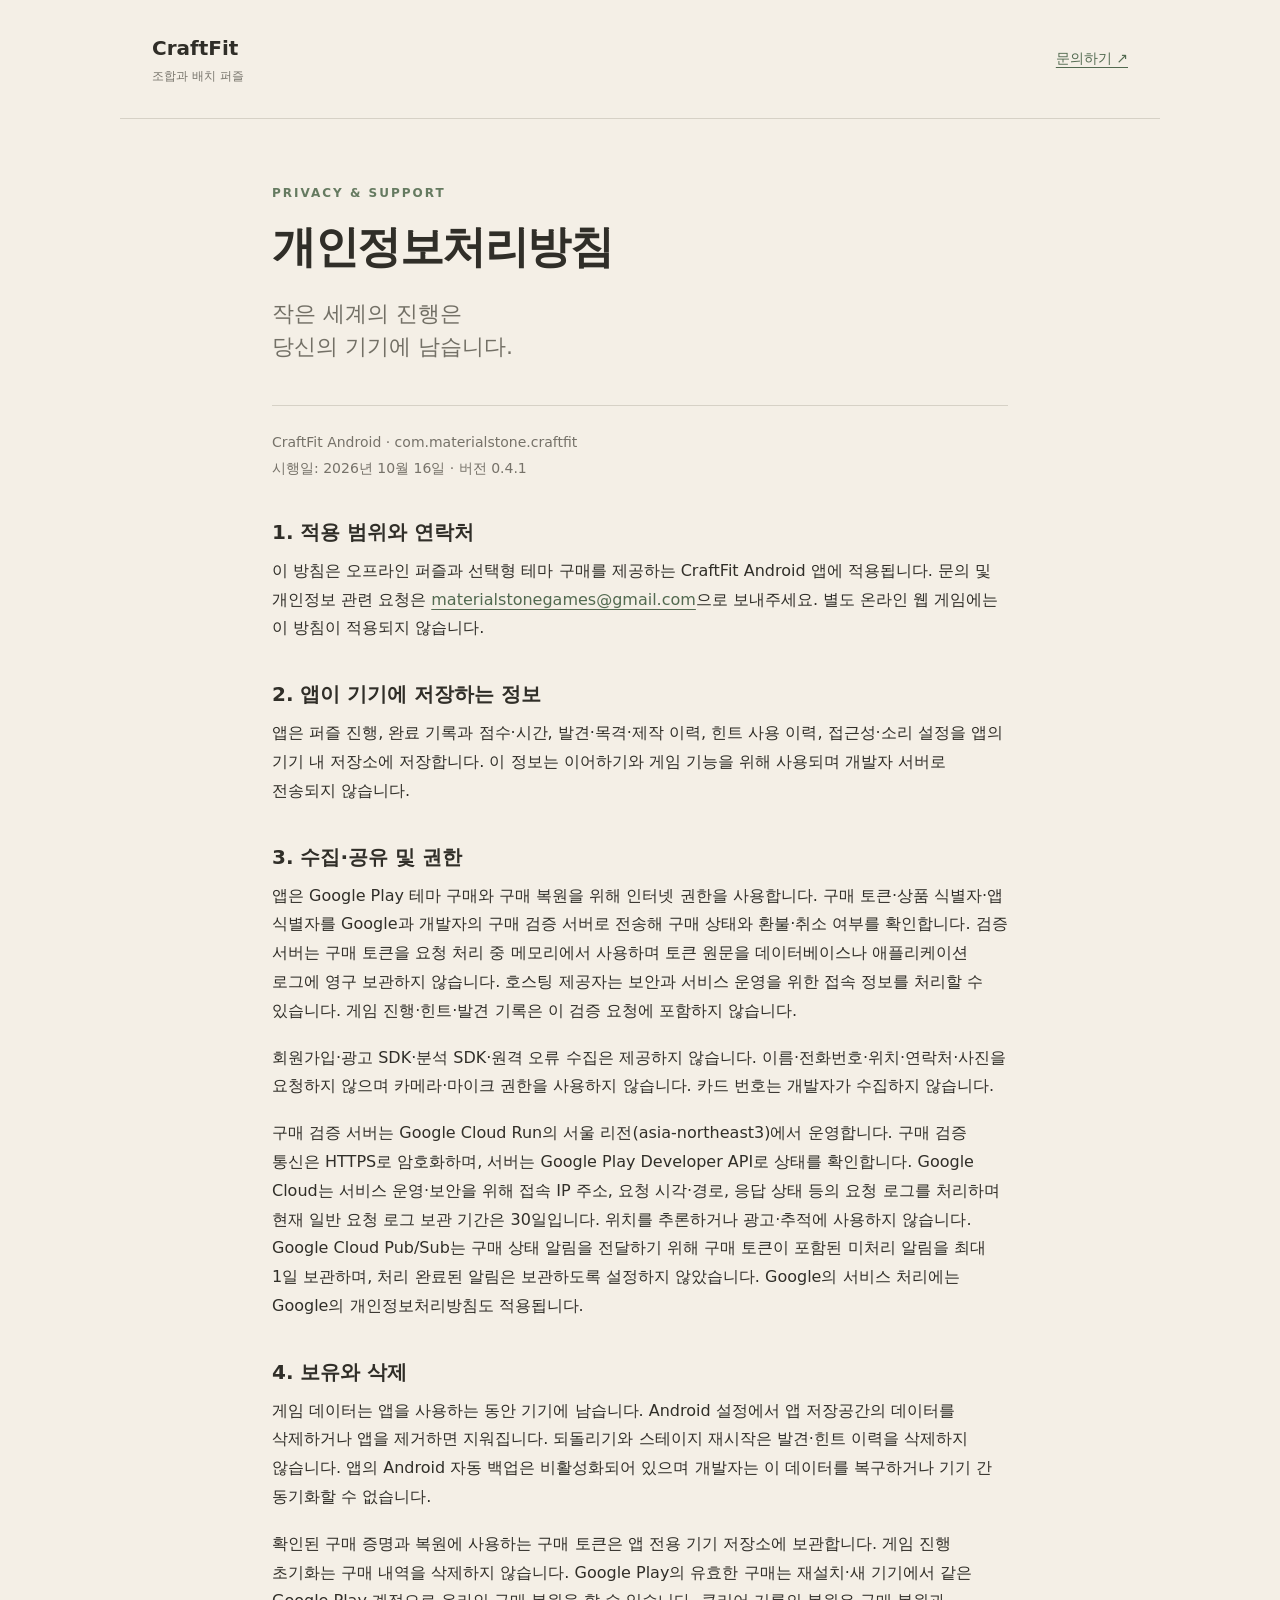
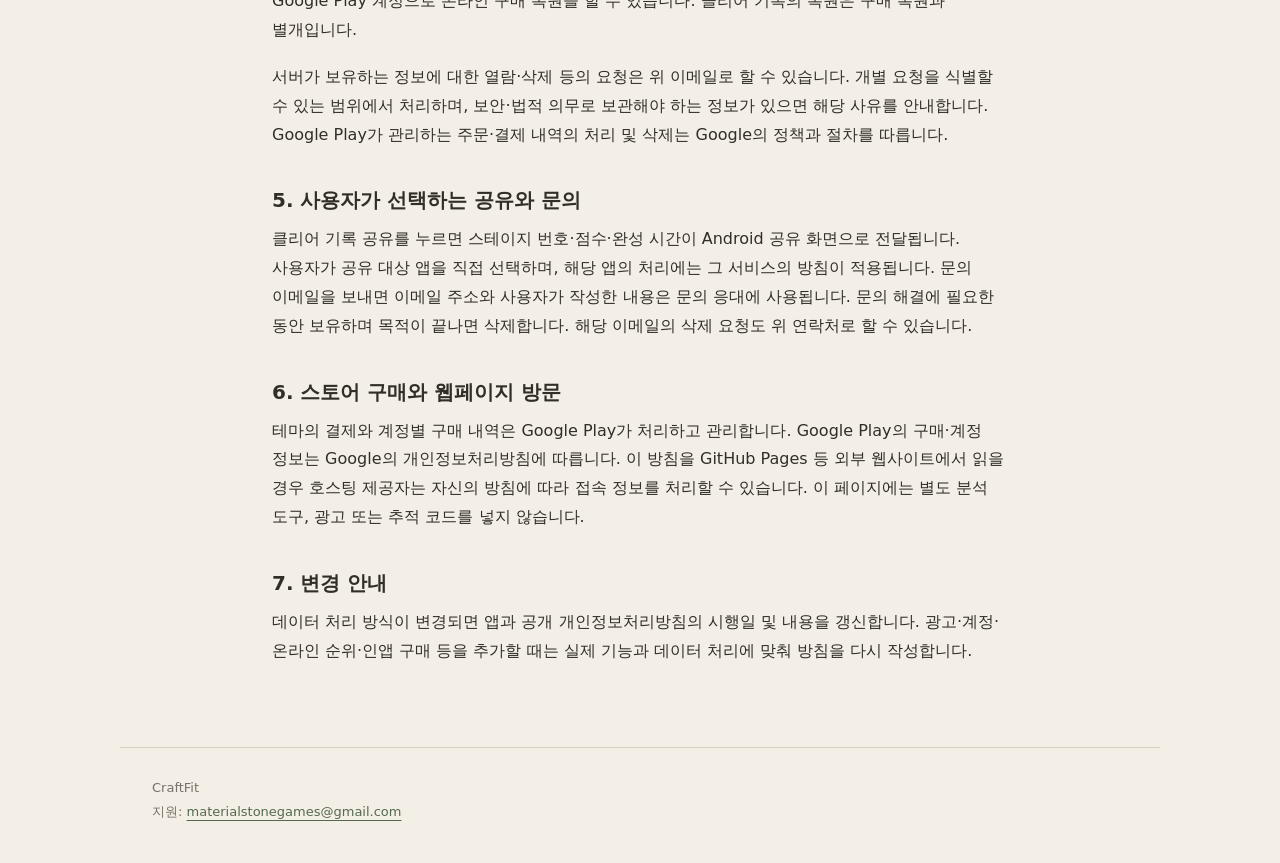
==== index.html @ d4b6a6ec "Publish CraftFit 0.4.1 purchase verification privacy policy" ====
<!doctype html>
<html lang="ko"><head><meta charset="utf-8"><meta name="viewport" content="width=device-width,initial-scale=1">
<meta name="description" content="CraftFit 오프라인 Android 앱의 개인정보처리방침과 지원 연락처.">
<meta name="color-scheme" content="light"><title>개인정보처리방침 · CraftFit</title>
<link rel="stylesheet" href="./style.css"></head><body>
<header><a href="./" aria-label="CraftFit 개인정보처리방침">CraftFit<span>조합과 배치 퍼즐</span></a><a href="mailto:materialstonegames@gmail.com">문의하기 ↗</a></header>
<main><div class="eyebrow">PRIVACY & SUPPORT</div><h1>개인정보처리방침</h1><p class="intro">작은 세계의 진행은<br>당신의 기기에 남습니다.</p>
<article>
<p class="muted">CraftFit Android · com.materialstone.craftfit<br>시행일: 2026년 10월 16일 · 버전 0.4.1</p>
<h3>1. 적용 범위와 연락처</h3>
<p>이 방침은 오프라인 퍼즐과 선택형 테마 구매를 제공하는 CraftFit Android 앱에 적용됩니다. 문의 및 개인정보 관련 요청은 <a href="mailto:materialstonegames@gmail.com">materialstonegames@gmail.com</a>으로 보내주세요. 별도 온라인 웹 게임에는 이 방침이 적용되지 않습니다.</p>
<h3>2. 앱이 기기에 저장하는 정보</h3>
<p>앱은 퍼즐 진행, 완료 기록과 점수·시간, 발견·목격·제작 이력, 힌트 사용 이력, 접근성·소리 설정을 앱의 기기 내 저장소에 저장합니다. 이 정보는 이어하기와 게임 기능을 위해 사용되며 개발자 서버로 전송되지 않습니다.</p>
<h3>3. 수집·공유 및 권한</h3>
<p>앱은 Google Play 테마 구매와 구매 복원을 위해 인터넷 권한을 사용합니다. 구매 토큰·상품 식별자·앱 식별자를 Google과 개발자의 구매 검증 서버로 전송해 구매 상태와 환불·취소 여부를 확인합니다. 검증 서버는 구매 토큰을 요청 처리 중 메모리에서 사용하며 토큰 원문을 데이터베이스나 애플리케이션 로그에 영구 보관하지 않습니다. 호스팅 제공자는 보안과 서비스 운영을 위한 접속 정보를 처리할 수 있습니다. 게임 진행·힌트·발견 기록은 이 검증 요청에 포함하지 않습니다.</p>
<p>회원가입·광고 SDK·분석 SDK·원격 오류 수집은 제공하지 않습니다. 이름·전화번호·위치·연락처·사진을 요청하지 않으며 카메라·마이크 권한을 사용하지 않습니다. 카드 번호는 개발자가 수집하지 않습니다.</p>
<p>구매 검증 서버는 Google Cloud Run의 서울 리전(asia-northeast3)에서 운영합니다. 구매 검증 통신은 HTTPS로 암호화하며, 서버는 Google Play Developer API로 상태를 확인합니다. Google Cloud는 서비스 운영·보안을 위해 접속 IP 주소, 요청 시각·경로, 응답 상태 등의 요청 로그를 처리하며 현재 일반 요청 로그 보관 기간은 30일입니다. 위치를 추론하거나 광고·추적에 사용하지 않습니다. Google Cloud Pub/Sub는 구매 상태 알림을 전달하기 위해 구매 토큰이 포함된 미처리 알림을 최대 1일 보관하며, 처리 완료된 알림은 보관하도록 설정하지 않았습니다. Google의 서비스 처리에는 Google의 개인정보처리방침도 적용됩니다.</p>
<h3>4. 보유와 삭제</h3>
<p>게임 데이터는 앱을 사용하는 동안 기기에 남습니다. Android 설정에서 앱 저장공간의 데이터를 삭제하거나 앱을 제거하면 지워집니다. 되돌리기와 스테이지 재시작은 발견·힌트 이력을 삭제하지 않습니다. 앱의 Android 자동 백업은 비활성화되어 있으며 개발자는 이 데이터를 복구하거나 기기 간 동기화할 수 없습니다.</p>
<p>확인된 구매 증명과 복원에 사용하는 구매 토큰은 앱 전용 기기 저장소에 보관합니다. 게임 진행 초기화는 구매 내역을 삭제하지 않습니다. Google Play의 유효한 구매는 재설치·새 기기에서 같은 Google Play 계정으로 온라인 구매 복원을 할 수 있습니다. 클리어 기록의 복원은 구매 복원과 별개입니다.</p>
<p>서버가 보유하는 정보에 대한 열람·삭제 등의 요청은 위 이메일로 할 수 있습니다. 개별 요청을 식별할 수 있는 범위에서 처리하며, 보안·법적 의무로 보관해야 하는 정보가 있으면 해당 사유를 안내합니다. Google Play가 관리하는 주문·결제 내역의 처리 및 삭제는 Google의 정책과 절차를 따릅니다.</p>
<h3>5. 사용자가 선택하는 공유와 문의</h3>
<p>클리어 기록 공유를 누르면 스테이지 번호·점수·완성 시간이 Android 공유 화면으로 전달됩니다. 사용자가 공유 대상 앱을 직접 선택하며, 해당 앱의 처리에는 그 서비스의 방침이 적용됩니다. 문의 이메일을 보내면 이메일 주소와 사용자가 작성한 내용은 문의 응대에 사용됩니다. 문의 해결에 필요한 동안 보유하며 목적이 끝나면 삭제합니다. 해당 이메일의 삭제 요청도 위 연락처로 할 수 있습니다.</p>
<h3>6. 스토어 구매와 웹페이지 방문</h3>
<p>테마의 결제와 계정별 구매 내역은 Google Play가 처리하고 관리합니다. Google Play의 구매·계정 정보는 Google의 개인정보처리방침에 따릅니다. 이 방침을 GitHub Pages 등 외부 웹사이트에서 읽을 경우 호스팅 제공자는 자신의 방침에 따라 접속 정보를 처리할 수 있습니다. 이 페이지에는 별도 분석 도구, 광고 또는 추적 코드를 넣지 않습니다.</p>
<h3>7. 변경 안내</h3>
<p>데이터 처리 방식이 변경되면 앱과 공개 개인정보처리방침의 시행일 및 내용을 갱신합니다. 광고·계정·온라인 순위·인앱 구매 등을 추가할 때는 실제 기능과 데이터 처리에 맞춰 방침을 다시 작성합니다.</p></article></main><footer>CraftFit<br>지원: <a href="mailto:materialstonegames@gmail.com">materialstonegames@gmail.com</a></footer>
</body></html>
---- style.css ----
*{box-sizing:border-box}html{color-scheme:light}body{margin:0;background:#f4efe6;color:#302e28;font:16px/1.8 system-ui,-apple-system,"Segoe UI",sans-serif}a{color:#526a50;text-underline-offset:4px}header{max-width:1040px;margin:auto;padding:30px 32px;border-bottom:1px solid #d6d1c6;display:flex;justify-content:space-between;gap:20px;align-items:center}header a:first-child{text-decoration:none;color:inherit;font-size:20px;font-weight:750}header span{display:block;color:#79766d;font-size:12px;font-weight:500}header a:last-child{font-size:14px}main{max-width:800px;padding:64px 32px;margin:auto}.eyebrow{color:#657a60;font-size:12px;letter-spacing:2px;font-weight:700}h1{font-size:clamp(28px,6vw,44px);line-height:1.3;letter-spacing:-1.5px;margin:14px 0 20px}.intro{font-size:22px;line-height:1.5;color:#737066;margin-bottom:42px}article{border-top:1px solid #d6d1c6;padding-top:24px}article h3{font-size:20px;line-height:1.5;margin:36px 0 10px}article p{margin:0 0 18px;word-break:keep-all;overflow-wrap:anywhere}.muted{color:#767269;font-size:14px}footer{max-width:1040px;padding:28px 32px 40px;margin:auto;border-top:1px solid #d6d1c6;color:#767269;font-size:13px}@media(max-width:480px){header{padding:20px}main{padding:40px 20px}footer{padding:24px 20px}.intro{font-size:20px}}
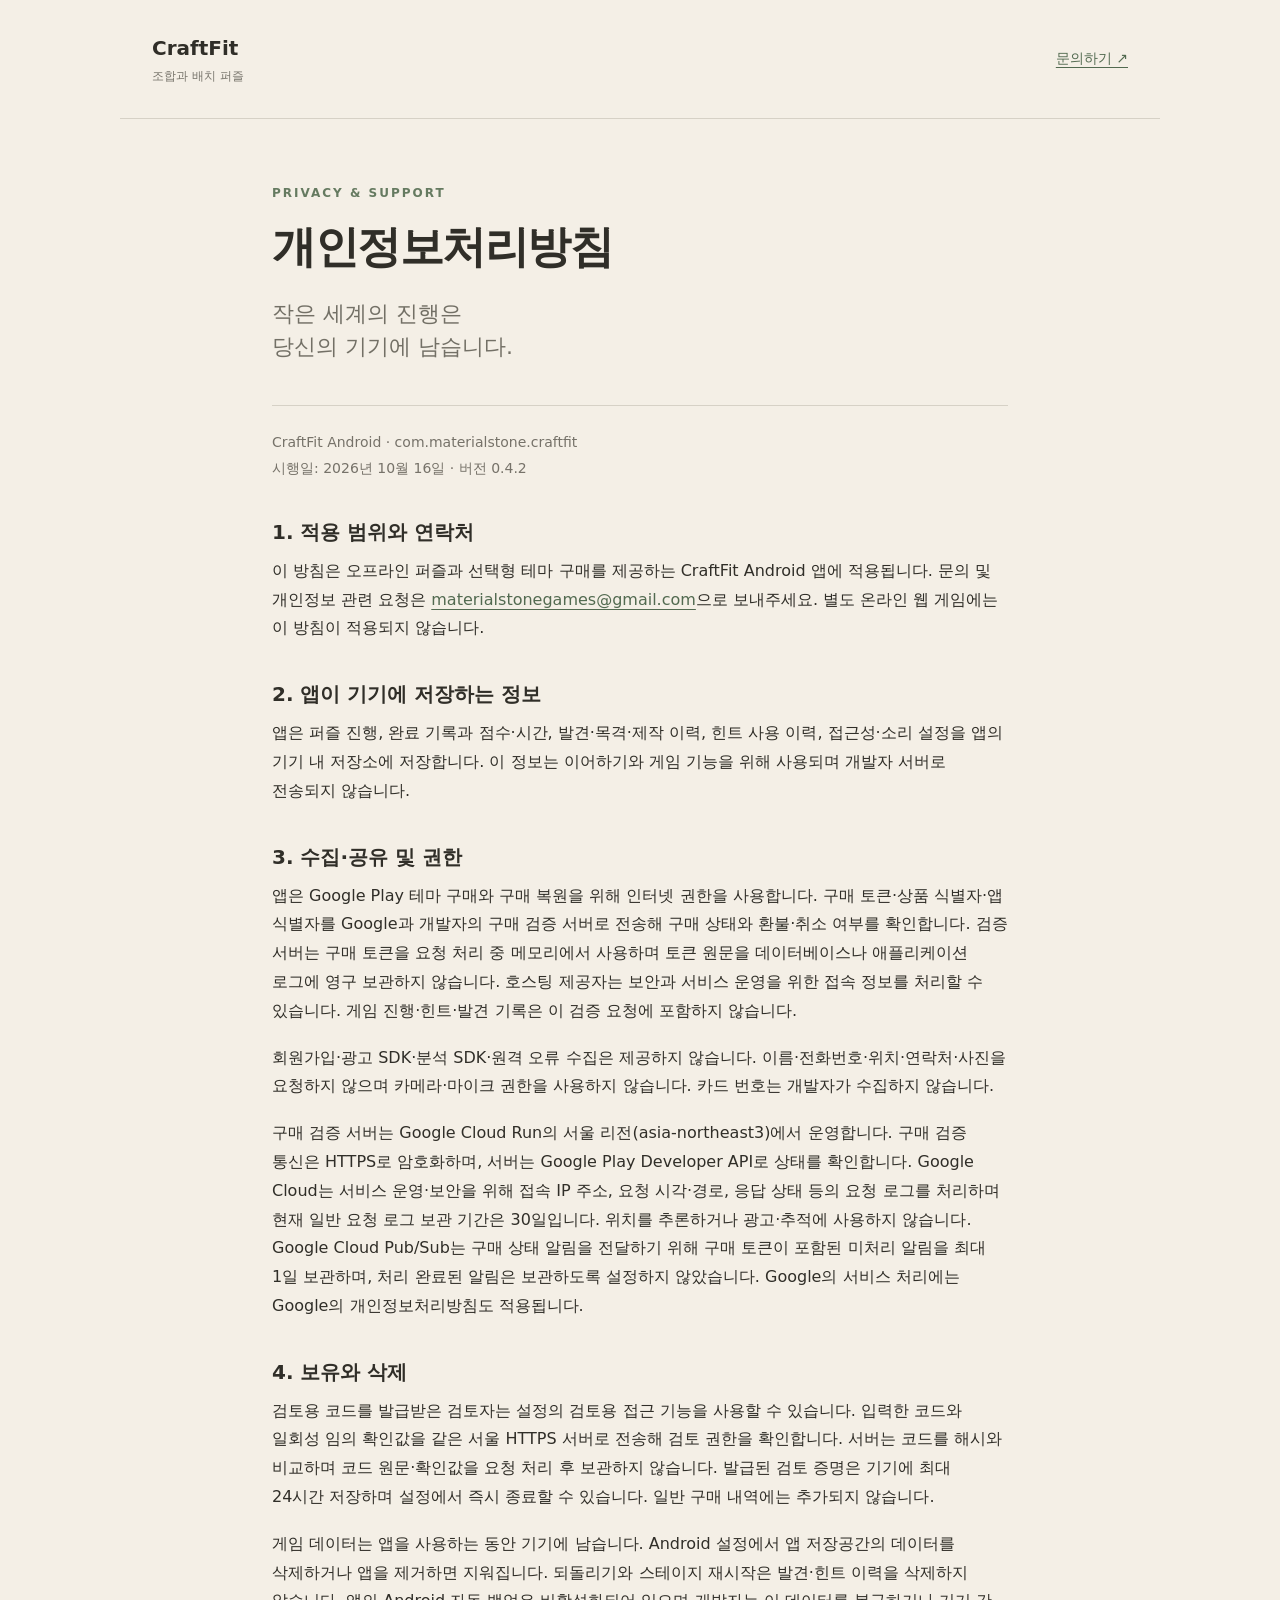
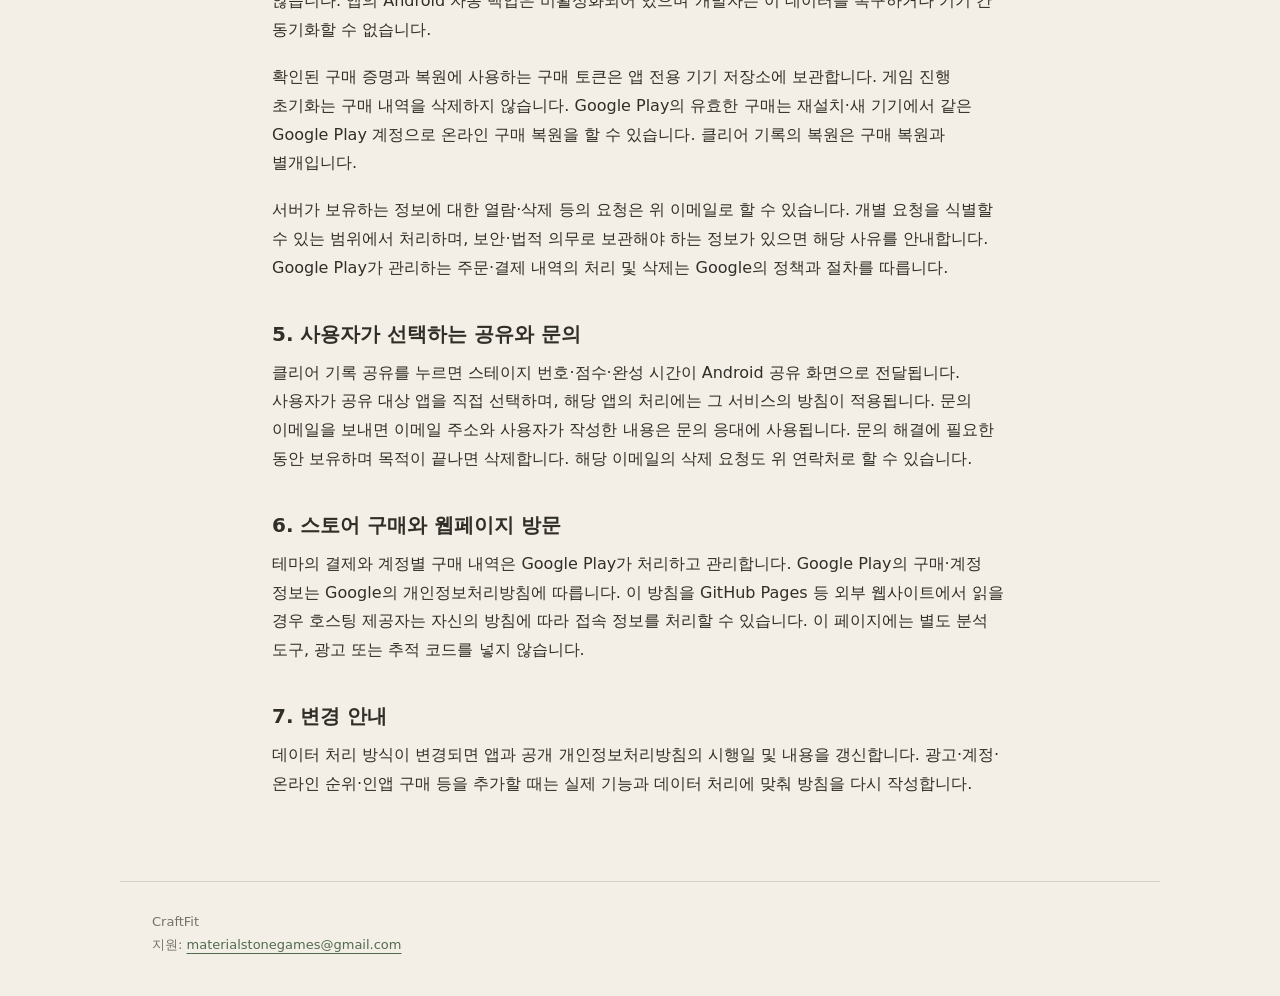
==== commit e2bee695: "Explain optional review access in CraftFit 0.4.2" ====
--- a/index.html
+++ b/index.html
@@ -6,7 +6,7 @@
 <header><a href="./" aria-label="CraftFit 개인정보처리방침">CraftFit<span>조합과 배치 퍼즐</span></a><a href="mailto:materialstonegames@gmail.com">문의하기 ↗</a></header>
 <main><div class="eyebrow">PRIVACY & SUPPORT</div><h1>개인정보처리방침</h1><p class="intro">작은 세계의 진행은<br>당신의 기기에 남습니다.</p>
 <article>
-<p class="muted">CraftFit Android · com.materialstone.craftfit<br>시행일: 2026년 10월 16일 · 버전 0.4.1</p>
+<p class="muted">CraftFit Android · com.materialstone.craftfit<br>시행일: 2026년 10월 16일 · 버전 0.4.2</p>
 <h3>1. 적용 범위와 연락처</h3>
 <p>이 방침은 오프라인 퍼즐과 선택형 테마 구매를 제공하는 CraftFit Android 앱에 적용됩니다. 문의 및 개인정보 관련 요청은 <a href="mailto:materialstonegames@gmail.com">materialstonegames@gmail.com</a>으로 보내주세요. 별도 온라인 웹 게임에는 이 방침이 적용되지 않습니다.</p>
 <h3>2. 앱이 기기에 저장하는 정보</h3>
@@ -16,6 +16,7 @@
 <p>회원가입·광고 SDK·분석 SDK·원격 오류 수집은 제공하지 않습니다. 이름·전화번호·위치·연락처·사진을 요청하지 않으며 카메라·마이크 권한을 사용하지 않습니다. 카드 번호는 개발자가 수집하지 않습니다.</p>
 <p>구매 검증 서버는 Google Cloud Run의 서울 리전(asia-northeast3)에서 운영합니다. 구매 검증 통신은 HTTPS로 암호화하며, 서버는 Google Play Developer API로 상태를 확인합니다. Google Cloud는 서비스 운영·보안을 위해 접속 IP 주소, 요청 시각·경로, 응답 상태 등의 요청 로그를 처리하며 현재 일반 요청 로그 보관 기간은 30일입니다. 위치를 추론하거나 광고·추적에 사용하지 않습니다. Google Cloud Pub/Sub는 구매 상태 알림을 전달하기 위해 구매 토큰이 포함된 미처리 알림을 최대 1일 보관하며, 처리 완료된 알림은 보관하도록 설정하지 않았습니다. Google의 서비스 처리에는 Google의 개인정보처리방침도 적용됩니다.</p>
 <h3>4. 보유와 삭제</h3>
+<p>검토용 코드를 발급받은 검토자는 설정의 검토용 접근 기능을 사용할 수 있습니다. 입력한 코드와 일회성 임의 확인값을 같은 서울 HTTPS 서버로 전송해 검토 권한을 확인합니다. 서버는 코드를 해시와 비교하며 코드 원문·확인값을 요청 처리 후 보관하지 않습니다. 발급된 검토 증명은 기기에 최대 24시간 저장하며 설정에서 즉시 종료할 수 있습니다. 일반 구매 내역에는 추가되지 않습니다.</p>
 <p>게임 데이터는 앱을 사용하는 동안 기기에 남습니다. Android 설정에서 앱 저장공간의 데이터를 삭제하거나 앱을 제거하면 지워집니다. 되돌리기와 스테이지 재시작은 발견·힌트 이력을 삭제하지 않습니다. 앱의 Android 자동 백업은 비활성화되어 있으며 개발자는 이 데이터를 복구하거나 기기 간 동기화할 수 없습니다.</p>
 <p>확인된 구매 증명과 복원에 사용하는 구매 토큰은 앱 전용 기기 저장소에 보관합니다. 게임 진행 초기화는 구매 내역을 삭제하지 않습니다. Google Play의 유효한 구매는 재설치·새 기기에서 같은 Google Play 계정으로 온라인 구매 복원을 할 수 있습니다. 클리어 기록의 복원은 구매 복원과 별개입니다.</p>
 <p>서버가 보유하는 정보에 대한 열람·삭제 등의 요청은 위 이메일로 할 수 있습니다. 개별 요청을 식별할 수 있는 범위에서 처리하며, 보안·법적 의무로 보관해야 하는 정보가 있으면 해당 사유를 안내합니다. Google Play가 관리하는 주문·결제 내역의 처리 및 삭제는 Google의 정책과 절차를 따릅니다.</p>
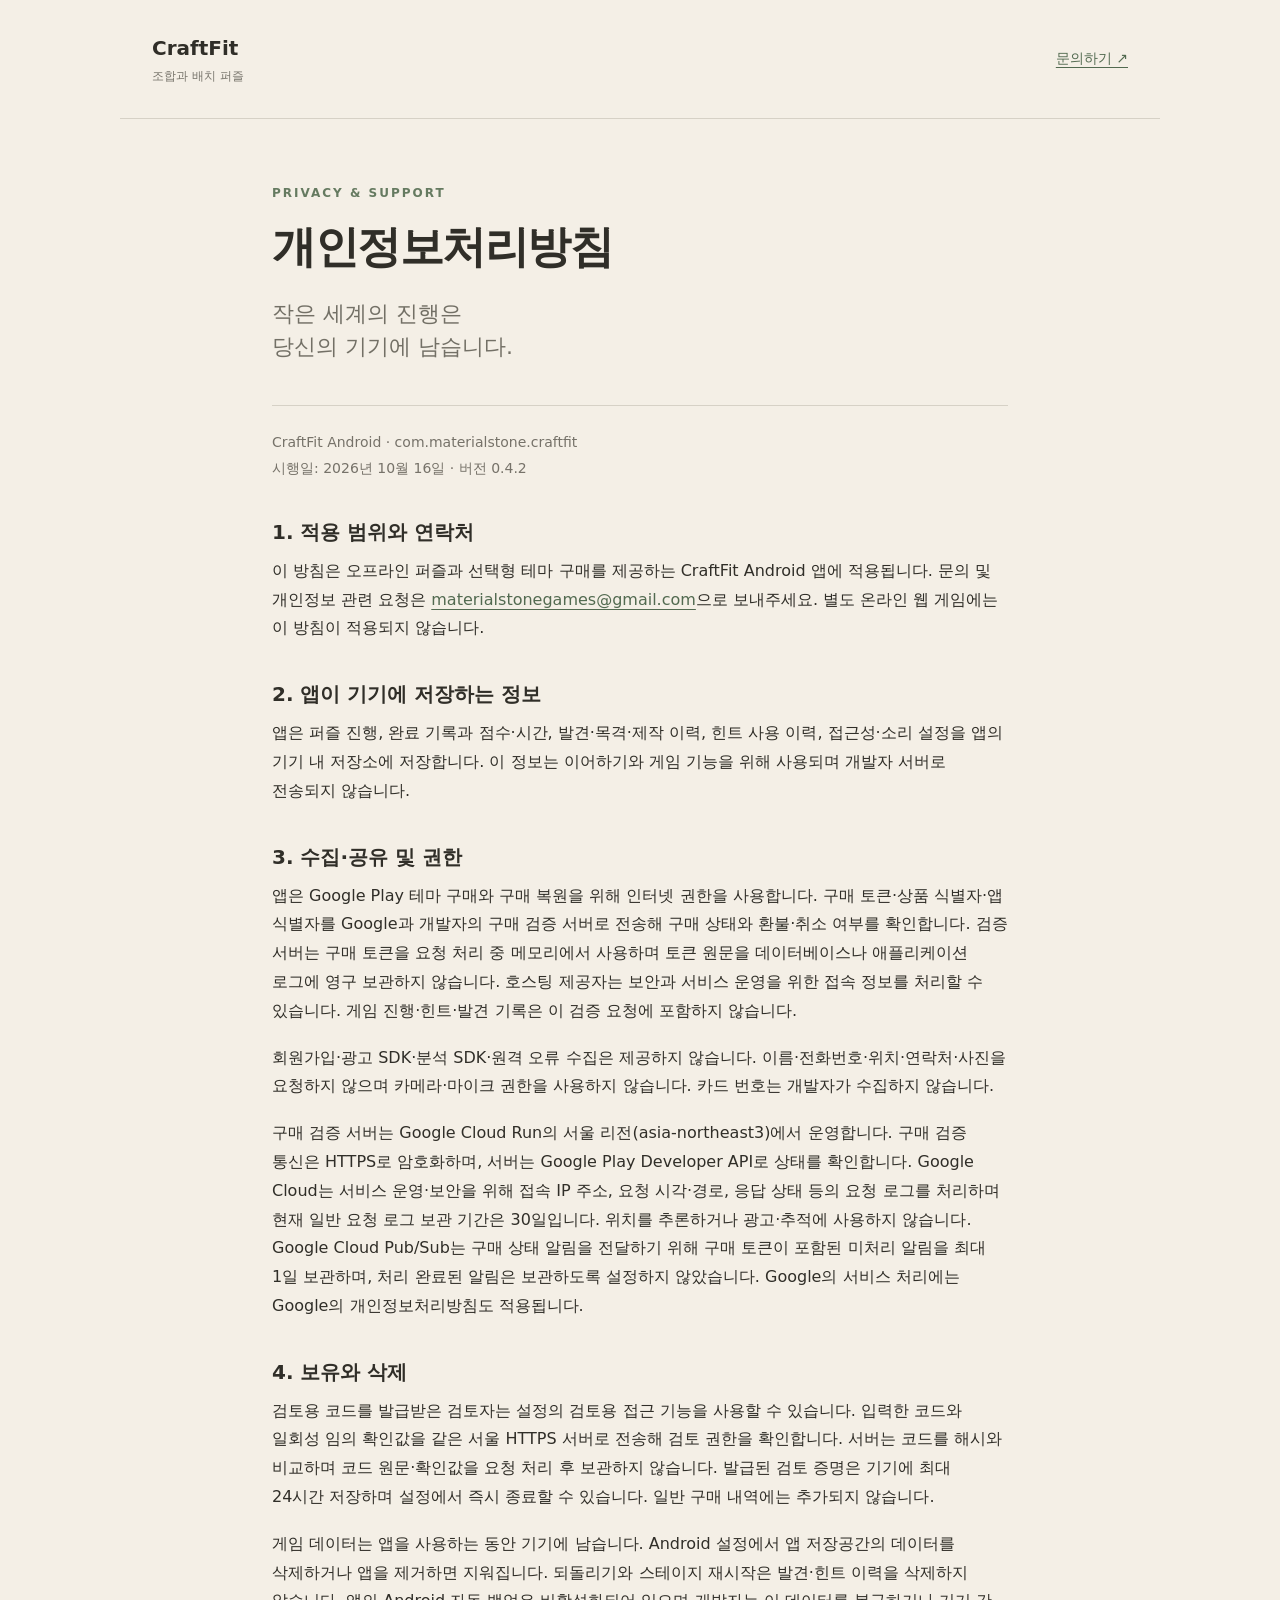
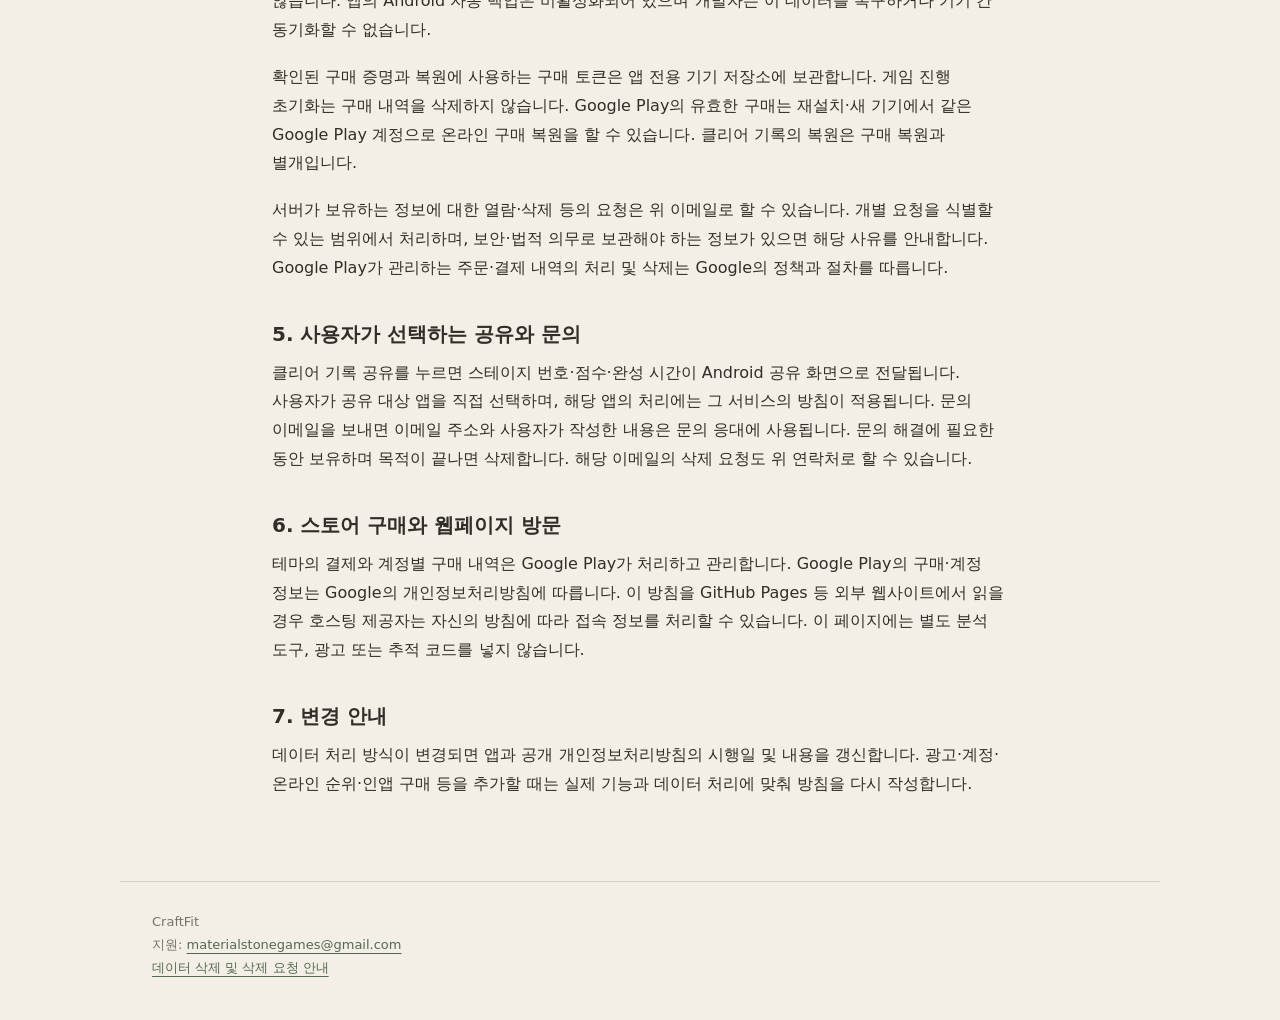
==== commit 72eb96cd: "Add clear CraftFit data deletion instructions" ====
--- a/index.html
+++ b/index.html
@@ -25,5 +25,5 @@
 <h3>6. 스토어 구매와 웹페이지 방문</h3>
 <p>테마의 결제와 계정별 구매 내역은 Google Play가 처리하고 관리합니다. Google Play의 구매·계정 정보는 Google의 개인정보처리방침에 따릅니다. 이 방침을 GitHub Pages 등 외부 웹사이트에서 읽을 경우 호스팅 제공자는 자신의 방침에 따라 접속 정보를 처리할 수 있습니다. 이 페이지에는 별도 분석 도구, 광고 또는 추적 코드를 넣지 않습니다.</p>
 <h3>7. 변경 안내</h3>
-<p>데이터 처리 방식이 변경되면 앱과 공개 개인정보처리방침의 시행일 및 내용을 갱신합니다. 광고·계정·온라인 순위·인앱 구매 등을 추가할 때는 실제 기능과 데이터 처리에 맞춰 방침을 다시 작성합니다.</p></article></main><footer>CraftFit<br>지원: <a href="mailto:materialstonegames@gmail.com">materialstonegames@gmail.com</a></footer>
+<p>데이터 처리 방식이 변경되면 앱과 공개 개인정보처리방침의 시행일 및 내용을 갱신합니다. 광고·계정·온라인 순위·인앱 구매 등을 추가할 때는 실제 기능과 데이터 처리에 맞춰 방침을 다시 작성합니다.</p></article></main><footer>CraftFit<br>지원: <a href="mailto:materialstonegames@gmail.com">materialstonegames@gmail.com</a><br><a href="./delete-data.html">데이터 삭제 및 삭제 요청 안내</a></footer>
 </body></html>
